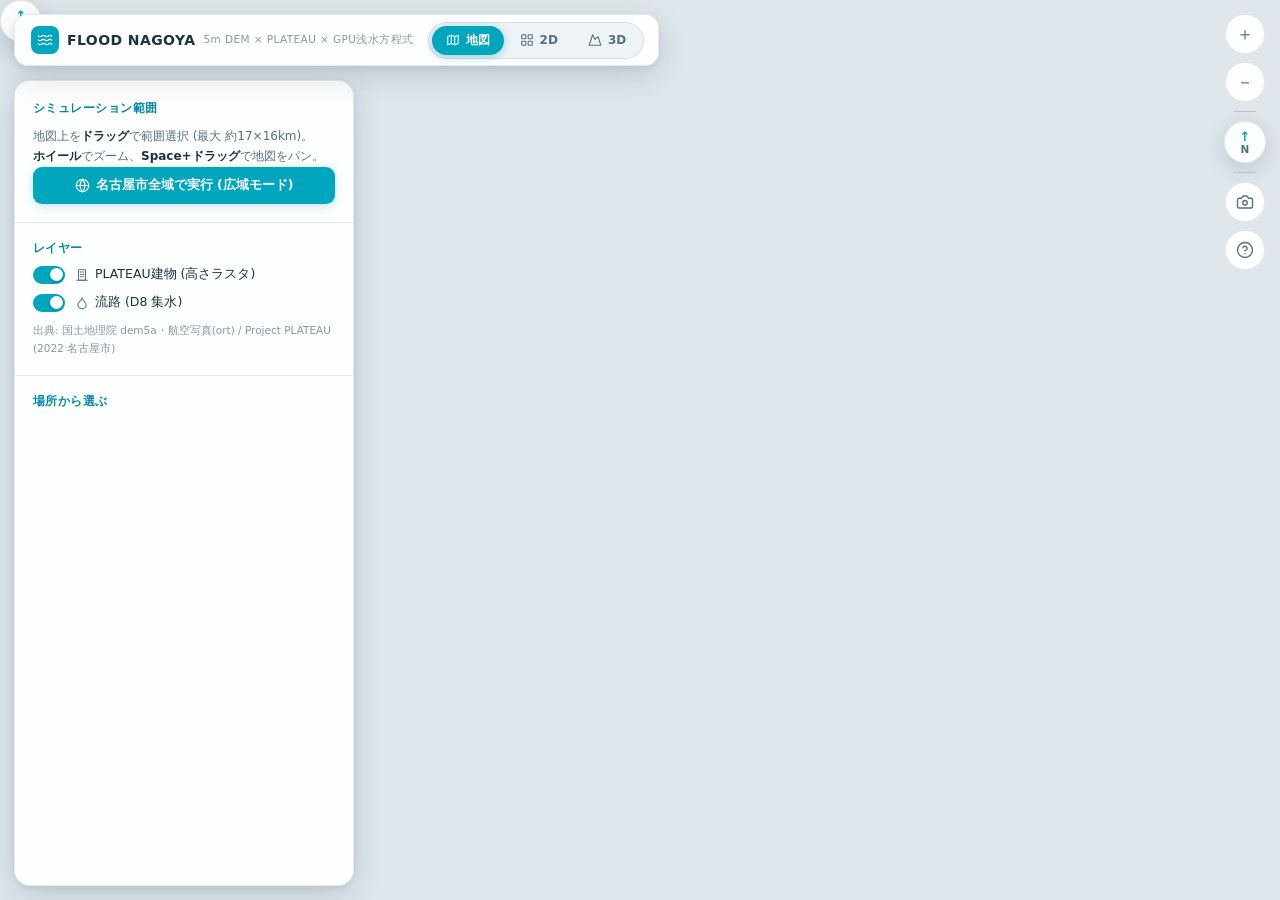
==== web/index.html @ 4e769085 "fix: リプレイのタイムライン軸をフレーム末尾に修正 + 赤枠を地図モード限定に - tlEnd() を追加: リプレイ時は playback.meta.times 末尾 (11h) を   タイム" ====
<!DOCTYPE html>
<html lang="ja">

<head>
  <meta charset="utf-8">
  <meta name="viewport" content="width=device-width, initial-scale=1">
  <title>名古屋市 雨水流出エミュレーター — FLOOD NAGOYA</title>
  <link rel="stylesheet" href="style.css?v=24">
</head>

<body>
  <canvas id="gl" aria-label="地図・シミュレーション表示"></canvas>
  <canvas id="gl3d" hidden aria-label="3D表示 (three.js)"></canvas>
  <canvas id="gldeck" hidden aria-label="3D表示 (deck.gl)"></canvas>
  <div id="cesium3d" hidden aria-label="3D表示 (CesiumJS)"></div>
  <canvas id="flow" hidden aria-label="流れ表示"></canvas>
  <div id="labels"></div>
  <div id="selbox" hidden><span id="selinfo"></span></div>
  <div id="regionOutline" hidden></div>
  <div id="north" title="北は上">N</div>

  <svg width="0" height="0" style="position:absolute" aria-hidden="true">
    <defs>
      <symbol id="i-waves" viewBox="0 0 24 24">
        <path
          d="M2 6c.6.5 1.2 1 2.5 1C7 7 7 5 9.5 5c2.6 0 2.4 2 5 2 2.5 0 2.5-2 5-2 1.3 0 1.9.5 2.5 1M2 12c.6.5 1.2 1 2.5 1 2.5 0 2.5-2 5-2 2.6 0 2.4 2 5 2 2.5 0 2.5-2 5-2 1.3 0 1.9.5 2.5 1M2 18c.6.5 1.2 1 2.5 1 2.5 0 2.5-2 5-2 2.6 0 2.4 2 5 2 2.5 0 2.5-2 5-2 1.3 0 1.9.5 2.5 1" />
      </symbol>
      <symbol id="i-map" viewBox="0 0 24 24">
        <path d="M9 4 3 6v14l6-2 6 2 6-2V4l-6 2-6-2z" />
        <path d="M9 4v14M15 6v14" />
      </symbol>
      <symbol id="i-grid" viewBox="0 0 24 24">
        <rect x="3" y="3" width="7" height="7" rx="1" />
        <rect x="14" y="3" width="7" height="7" rx="1" />
        <rect x="3" y="14" width="7" height="7" rx="1" />
        <rect x="14" y="14" width="7" height="7" rx="1" />
      </symbol>
      <symbol id="i-mountain" viewBox="0 0 24 24">
        <path d="m8 3 4 8 5-5 5 15H2L8 3z" />
      </symbol>
      <symbol id="i-camera" viewBox="0 0 24 24">
        <path d="M14.5 4h-5L7 7H4a2 2 0 0 0-2 2v9a2 2 0 0 0 2 2h16a2 2 0 0 0 2-2V9a2 2 0 0 0-2-2h-3l-2.5-3z" />
        <circle cx="12" cy="13" r="3" />
      </symbol>
      <symbol id="i-help" viewBox="0 0 24 24">
        <circle cx="12" cy="12" r="10" />
        <path d="M9.09 9a3 3 0 0 1 5.83 1c0 2-3 3-3 3" />
        <path d="M12 17h.01" />
      </symbol>
      <symbol id="i-back" viewBox="0 0 24 24">
        <path d="m12 19-7-7 7-7M19 12H5" />
      </symbol>
      <symbol id="i-rain" viewBox="0 0 24 24">
        <path d="M4 14.9A7 7 0 1 1 15.7 8h1.8a4.5 4.5 0 0 1 2.5 8.2" />
        <path d="M8 18v2M12 17v3M16 18v2" />
      </symbol>
      <symbol id="i-cloud" viewBox="0 0 24 24">
        <path d="M17.5 19a4.5 4.5 0 0 0 0-9h-1.8A7 7 0 1 0 4 14.9" />
      </symbol>
      <symbol id="i-play" viewBox="0 0 24 24">
        <path d="m7 4.5 12 7.5-12 7.5v-15z" />
      </symbol>
      <symbol id="i-pause" viewBox="0 0 24 24">
        <path d="M7 4h3v16H7zM14 4h3v16h-3z" />
      </symbol>
      <symbol id="i-reset" viewBox="0 0 24 24">
        <path d="M3 12a9 9 0 1 0 3-6.7L3 8" />
        <path d="M3 3v5h5" />
      </symbol>
      <symbol id="i-chevron" viewBox="0 0 24 24">
        <path d="m9 18 6-6-6-6" />
      </symbol>
      <symbol id="i-wind" viewBox="0 0 24 24">
        <path d="M17.7 7.7a2.5 2.5 0 1 1 1.8 4.3H2M9.6 4.6A2 2 0 1 1 11 8H2M12.6 19.4A2 2 0 1 0 14 16H2" />
      </symbol>
      <symbol id="i-drops" viewBox="0 0 24 24">
        <path d="M12.6 6.6A11 11 0 0 0 14 3c.5 2.5 2 4.9 4 6.5s3 3.5 3 5.5a7 7 0 0 1-11.9 5" />
        <path
          d="M7 20.3a4 4 0 0 1-4-4c0-1.2.6-2.3 1.7-3.2C5.9 12.2 6.7 10.8 7 9.3c.3 1.5 1.1 2.9 2.3 3.8 1.1.9 1.7 2 1.7 3.2a4 4 0 0 1-4 4z" />
      </symbol>
      <symbol id="i-building" viewBox="0 0 24 24">
        <rect x="6" y="3" width="12" height="18" rx="1" />
        <path d="M9 7h2M13 7h2M9 11h2M13 11h2M9 15h2M13 15h2M3 21h18" />
      </symbol>
      <symbol id="i-droplet" viewBox="0 0 24 24">
        <path
          d="M12 22a7 7 0 0 0 7-7c0-2-1-3.9-3-5.5s-3.5-4-4-6.5c-.5 2.5-2 4.9-4 6.5C6 11.1 5 13 5 15a7 7 0 0 0 7 7z" />
      </symbol>
      <symbol id="i-globe" viewBox="0 0 24 24">
        <circle cx="12" cy="12" r="10" />
        <path d="M2 12h20M12 2a15.3 15.3 0 0 1 4 10 15.3 15.3 0 0 1-4 10 15.3 15.3 0 0 1-4-10 15.3 15.3 0 0 1 4-10z" />
      </symbol>
      <symbol id="i-stepback" viewBox="0 0 24 24">
        <path d="m17 18-6-6 6-6M7 5v14" />
      </symbol>
      <symbol id="i-stepfwd" viewBox="0 0 24 24">
        <path d="m7 18 6-6-6-6M17 5v14" />
      </symbol>
    </defs>
  </svg>

  <header id="topbar">
    <div id="logo">
      <span class="mark"><svg class="ic">
          <use href="#i-waves" />
        </svg></span>
      <b>FLOOD NAGOYA</b>
      <small>5m DEM × PLATEAU × GPU浅水方程式</small>
    </div>
    <nav id="viewtabs" role="tablist" aria-label="表示モード">
      <button id="tabMap" class="on" role="tab" aria-selected="true"><svg class="ic">
          <use href="#i-map" />
        </svg><span>地図</span></button>
      <button id="tab2d" role="tab" aria-selected="false"><svg class="ic">
          <use href="#i-grid" />
        </svg><span>2D</span></button>
      <button id="tab3d" role="tab" aria-selected="false"><svg class="ic">
          <use href="#i-mountain" />
        </svg><span>3D</span></button>
    </nav>
  </header>

  <div id="toolRail">
    <button id="zoomIn" title="ズームイン" aria-label="ズームイン">＋</button>
    <button id="zoomOut" title="ズームアウト" aria-label="ズームアウト">－</button>
    <hr>
    <div id="north" title="北は上">N</div>
    <hr>
    <button id="shotBtn" title="スクリーンショット" aria-label="スクリーンショット"><svg class="ic">
        <use href="#i-camera" />
      </svg></button>
    <button id="helpBtn" title="つかいかた" aria-label="ヘルプ"><svg class="ic">
        <use href="#i-help" />
      </svg></button>
  </div>

  <dialog id="welcomeDlg" aria-labelledby="welcomeTitle">
    <div class="welcome-head">
      <span class="mark"><svg class="ic"><use href="#i-waves" /></svg></span>
      <div>
        <h2 id="welcomeTitle">FLOOD NAGOYA</h2>
        <p>名古屋市の雨水流出エミュレーター</p>
      </div>
    </div>
    <p class="welcome-sub">どこを対象にシミュレーションしますか？ 5m DEM × PLATEAU建物 × GPU浅水方程式で、降雨による内水氾濫をリアルタイムに再現します。</p>
    <div class="welcome-opts">
      <button class="welcome-opt" data-region="5">
        <svg class="ic"><use href="#i-waves" /></svg>
        <b>西区・庄内川沿い</b>
        <span>9/8 降雨ピーク域で河川氾濫を再現</span>
      </button>
      <button class="welcome-opt" data-region="1">
        <svg class="ic"><use href="#i-grid" /></svg>
        <b>名古屋駅・栄周辺</b>
        <span>都心部の内水氾濫をシミュレーション</span>
      </button>
      <button class="welcome-opt" data-region="3">
        <svg class="ic"><use href="#i-map" /></svg>
        <b>名古屋大学周辺</b>
        <span>丘陵・台地縁の浸水挙動を確認</span>
      </button>
      <button class="welcome-opt" data-region="4">
        <svg class="ic"><use href="#i-map" /></svg>
        <b>千種駅周辺</b>
        <span>駅周辺の市街地でシミュレーション</span>
      </button>
      <button class="welcome-opt" data-action="map">
        <svg class="ic"><use href="#i-map" /></svg>
        <b>地図で範囲を選ぶ</b>
        <span>ドラッグで任意の範囲を選択してシミュレーション</span>
      </button>
    </div>
    <label class="welcome-skip"><input type="checkbox" id="welcomeSkip"> 次回から表示しない</label>
  </dialog>

  <aside id="mapPanel" class="panel">
    <div class="panel-scroll">
      <section>
        <h3>シミュレーション範囲</h3>
        <p class="hint">
          地図上を<strong>ドラッグ</strong>で範囲選択 (最大 約17×16km)。<br>
          <strong>ホイール</strong>でズーム、<strong>Space+ドラッグ</strong>で地図をパン。
        </p>
        <button id="cityBtn" class="btn accent wide">
          <svg class="ic">
            <use href="#i-globe" />
          </svg>名古屋市全域で実行 (広域モード)
        </button>
      </section>
      <section id="replaySection" hidden>
        <h3>浸水リプレイ</h3>
        <div id="replayList"></div>
        <p class="hint" id="replayHint">実測降雨の事前計算結果を再生します。</p>
      </section>
      <section>
        <h3>レイヤー</h3>
        <label class="switch"><input type="checkbox" id="bldgLayerChk" checked><span class="sw"></span><span
            class="sw-lbl"><svg class="ic">
              <use href="#i-building" />
            </svg>PLATEAU建物 (高さラスタ)</span></label>
        <label class="switch"><input type="checkbox" id="streamLayerChk" checked><span class="sw"></span><span
            class="sw-lbl"><svg class="ic">
              <use href="#i-droplet" />
            </svg>流路 (D8 集水)</span></label>
        <p class="hint src">出典: 国土地理院 dem5a・航空写真(ort) / Project PLATEAU (2022 名古屋市)</p>
      </section>
      <section>
        <h3>場所から選ぶ</h3>
        <div id="locations"></div>
      </section>
    </div>
  </aside>

  <aside id="simPanel" class="panel" hidden>
    <div class="panel-scroll">
      <section class="row1">
        <button id="backBtn" class="wide"><svg class="ic">
            <use href="#i-back" />
          </svg>地図へ戻る <kbd>Esc</kbd></button>
      </section>
      <section id="observedSection" hidden>
        <h3 id="observedHead">降雨シナリオ (実測の再現)</h3>
        <div id="observedScenarios"></div>
      </section>

      <section>
        <h3>表示</h3>
        <div class="seg" role="radiogroup" aria-label="表示モード">
          <label class="seg-item"><input type="radio" name="disp" value="depth" checked><span>水深</span></label>
          <label class="seg-item"><input type="radio" name="disp" value="speed"><span>流速</span></label>
          <label class="seg-item"><input type="radio" name="disp" value="max"><span>最大浸水深</span></label>
        </div>
        <label class="switch" id="waveCtl"><input type="checkbox" id="waveToggle" checked><span class="sw"></span><span
            class="sw-lbl"><svg class="ic">
              <use href="#i-wind" />
            </svg>水面の波のアニメーション</span></label>
        <label class="switch" id="flowCtl"><input type="checkbox" id="flowToggle" checked><span class="sw"></span><span
            class="sw-lbl"><svg class="ic">
              <use href="#i-drops" />
            </svg>流れの線表示 (パーティクル)</span></label>
        <label class="switch" id="streamsSimRow"><input type="checkbox" id="streamsSimToggle" checked><span
            class="sw"></span><span class="sw-lbl"><svg class="ic">
              <use href="#i-map" />
            </svg>分水域・流路 (D8集水)</span></label>
        <label class="switch" id="satSimRow"><input type="checkbox" id="satSimToggle"><span
            class="sw"></span><span class="sw-lbl"><svg class="ic">
              <use href="#i-map" />
            </svg>衛星検証 (SWOT/NISAR)</span></label>
        <p class="hint" id="satInfo" hidden></p>
        <p class="hint">水深は色で、流れは線の向きと速さ、青の帯は集水域の流路を表します。凡例は画面右下。</p>
      </section>

      <section>
        <h3>条件</h3>
        <div id="liveOnly">
          <div class="ctl"><label>降雨強度 <output id="rainVal"></output></label>
            <input type="range" id="rain" min="0" max="200" step="5" value="80" aria-label="降雨強度 (mm/h)">
          </div>
          <div class="ctl"><label>降雨継続時間 <output id="durationVal"></output></label>
            <input type="range" id="duration" min="10" max="720" step="10" value="120" aria-label="降雨継続時間 (分)">
          </div>
          <div class="ctl"><label>下水道排水能力 <output id="drainVal"></output></label>
            <input type="range" id="drain" min="0" max="80" step="1" value="25" aria-label="下水道排水能力 (mm/h)">
          </div>
          <div class="ctl"><label>地盤浸透 <output id="infilVal"></output></label>
            <input type="range" id="infil" min="0" max="30" step="1" value="0.5" aria-label="地盤浸透 (mm/h)">
          </div>
          <div class="ctl"><label>粗度係数 Manning n <output id="manningVal"></output></label>
            <input type="range" id="manning" min="0.010" max="0.060" step="0.002" value="0.020" aria-label="粗度係数">
          </div>
          <label class="switch"><input type="checkbox" id="bldgToggle" checked><span class="sw"></span><span
              class="sw-lbl">PLATEAU建物を障害物として扱う</span></label>
          <label class="switch"><input type="checkbox" id="riverToggle" checked><span class="sw"></span><span
              class="sw-lbl">河川氾濫 (1D河道→2D溢水)</span></label>
        </div>
        <div class="ctl"><label>再生速度 <output id="speedVal"></output></label>
          <input type="range" id="speed" min="1" max="120" step="1" value="30" aria-label="再生速度 (倍率)">
        </div>
        <div class="row">
          <button id="pauseBtn" class="wide"><svg class="ic ic-pause">
              <use href="#i-pause" />
            </svg><svg class="ic ic-play">
              <use href="#i-play" />
            </svg><span id="pauseLabel">一時停止</span></button>
          <button id="resetBtn" class="wide"><svg class="ic">
              <use href="#i-reset" />
            </svg>リセット</button>
        </div>
        <button id="btn3d" class="wide"><svg class="ic">
            <use href="#i-mountain" />
          </svg><span id="btn3dLabel">3D表示に切り替え</span></button>
        <div id="view3dOpts" hidden>
          <h3>3Dビュワー</h3>
          <div class="seg" role="radiogroup" aria-label="3Dビュワー">
            <label class="seg-item"><input type="radio" name="viewer3d" value="three"><span>three.js</span></label>
            <label class="seg-item"><input type="radio" name="viewer3d" value="deck"><span>deck.gl</span></label>
            <label class="seg-item"><input type="radio" name="viewer3d" value="cesium"><span>CesiumJS</span></label>
          </div>
          <p class="hint" id="viewer3dHint">CesiumJS (既定): 地形に正確に沈む建物・水深の立体表示 / deck.gl: PLATEAU 3D Tiles (現寸建物) / three.js: 軽量ローカル描画</p>
          <button id="lite3dBtn" class="wide" title="deck.gl を 写真OFF・建物簡易・地形low・LOD1 で起動します"><svg class="ic">
              <use href="#i-mountain" />
            </svg>軽量3Dプリセット (deck.gl)</button>
          <div class="seg" id="bldgSrcCtl" role="radiogroup" aria-label="deck.glの建物描画" hidden>
            <label class="seg-item"><input type="radio" name="bldgsrc" value="plateau"
                checked><span>PLATEAU実寸</span></label>
            <label class="seg-item"><input type="radio" name="bldgsrc" value="simple"><span>簡易(ローカル)</span></label>
          </div>
          <label class="switch"><input type="checkbox" id="photo3dToggle" checked><span class="sw"></span><span
              class="sw-lbl">航空写真を表示</span></label>
          <label class="switch"><input type="checkbox" id="bldg3dToggle" checked><span class="sw"></span><span
              class="sw-lbl">建物を表示</span></label>
          <label class="switch" id="rainCtl"><input type="checkbox" id="rainToggle"><span class="sw"></span><span
              class="sw-lbl"><svg class="ic">
                <use href="#i-rain" />
              </svg>雨を表示 (GPU)</span></label>
          <label class="switch" id="weatherCtl"><input type="checkbox" id="weatherToggle"><span class="sw"></span><span
              class="sw-lbl"><svg class="ic">
                <use href="#i-cloud" />
              </svg>降水ナウキャスト (気象庁)</span></label>
          <label class="switch"><input type="checkbox" id="perfToggle" checked><span class="sw"></span><span
              class="sw-lbl">パフォーマンス表示 (fps)</span></label>
          <div class="ctl" id="exagCtl"><label>地形の垂直誇張 <output id="exagVal">1.0×</output></label>
            <input type="range" id="exag" min="1" max="5" step="0.5" value="1" aria-label="地形の垂直誇張">
          </div>
          <p class="hint">ドラッグ=回転 / ホイール=ズーム / 右ドラッグ=移動</p>
        </div>
      </section>

      <section>
        <div class="resulthead">
          <h3>計算結果</h3>
          <div id="rainBadge" class="badge rain"><svg class="ic">
              <use href="#i-rain" />
            </svg><span id="rainBadgeLabel">降雨中</span></div>
        </div>
        <table id="stats">
          <tr>
            <th>経過時間</th>
            <td id="statTime">00:00</td>
          </tr>
          <tr>
            <th>降雨</th>
            <td id="statRain">—</td>
          </tr>
          <tr>
            <th>積算雨量</th>
            <td id="statAcc">0 mm</td>
          </tr>
          <tr>
            <th>貯留量</th>
            <td id="statVol">—</td>
          </tr>
          <tr>
            <th>氾濫面積 &gt;5cm</th>
            <td id="statA5">—</td>
          </tr>
          <tr>
            <th>氾濫面積 &gt;30cm</th>
            <td id="statA30">—</td>
          </tr>
          <tr>
            <th>氾濫面積 &gt;1m</th>
            <td id="statA100">—</td>
          </tr>
          <tr>
            <th>描画 fps</th>
            <td id="statFps">—</td>
          </tr>
        </table>
        <div class="statbar-wrap" title="水深5cm超の面積比">
          <div id="statBar" class="statbar"></div>
        </div>
        <p class="hint">水深0.05m未満は表示しません。本結果は下水道網を陽に解かない
          簡易アンサンブルであり、厳密な浸水予測ではありません。</p>
      </section>
    </div>
  </aside>

  <div id="legendWrap" hidden>
    <div id="legend-depth" class="legend-card">
      <span class="legend-name">水深</span>
      <div class="legend"></div>
      <div class="legend-ticks"><span>5cm</span><span>30cm</span><span>1m</span><span>2m</span><span>3m+</span></div>
    </div>
    <div id="legend-speed" class="legend-card" hidden>
      <span class="legend-name">流速</span>
      <div class="legend legend-speed"></div>
      <div class="legend-ticks"><span>0.3m/s</span><span>1</span><span>3</span><span>10m/s+</span></div>
    </div>
    <div id="legend-max" class="legend-card" hidden>
      <span class="legend-name">最大浸水深</span>
      <div class="legend"></div>
      <div class="legend-ticks"><span>5cm</span><span>30cm</span><span>1m</span><span>2m</span><span>3m+</span></div>
      <p class="hint">計算開始以降の最大水深を記憶した浸水域</p>
    </div>
  </div>

  <div id="toast" hidden role="status" aria-live="polite"></div>

  <div id="tlbar" hidden>
    <button id="tlPlay" title="再生/停止" aria-label="再生/停止">
      <svg class="ic ic-play">
        <use href="#i-play" />
      </svg>
      <svg class="ic ic-pause">
        <use href="#i-pause" />
      </svg>
    </button>
    <div class="tl-center">
      <div class="tl-toprow">
        <button id="tlBack" class="tl-mini" title="30秒戻る" aria-label="30秒戻る"><svg class="ic">
            <use href="#i-stepback" />
          </svg></button>
        <span id="tlClock">00:00</span>
        <button id="tlFwd" class="tl-mini" title="30秒進む" aria-label="30秒進む"><svg class="ic">
            <use href="#i-stepfwd" />
          </svg></button>
      </div>
      <div class="tl-track" id="tlTrack" title="ドラッグで時間移動">
        <canvas id="tlSlider"></canvas>
        <div id="tlKnob"></div>
      </div>
      <div class="tl-rainbar" id="tlRainBar">
        <canvas id="tlRain"></canvas>
        <div id="tlRainHover" hidden></div>
      </div>
      <div class="tl-scale"><span id="tlStart">0:00</span><span id="tlMid">—</span><span id="tlEndBar">—</span></div>
    </div>
  </div>

  <script type="importmap">
{ "imports": { "three": "./lib/three.module.min.js", "three/addons/": "./lib/addons/" } }
</script>
  <script type="module" src="app.js?v=40"></script>
</body>

</html>
---- web/style.css ----
/* ============================================================
   FLOOD NAGOYA — "PLATEAU" design system
   Project PLATEAU View 風のライトUI: 白パネル + ティアルアクセント
   ============================================================ */
:root {
  color-scheme: light;
  /* surfaces */
  --panel: rgba(255, 255, 255, 0.94);
  --panel-strong: rgba(255, 255, 255, 0.98);
  --panel-line: rgba(24, 56, 70, 0.10);
  --panel-line-strong: rgba(24, 56, 70, 0.18);
  --field: #eef3f5;               /* 入れ物 (セグメント・トラック) */
  --blur: 14px;

  /* ink on light */
  --text: #1d333f;
  --text-sub: #55707e;
  --text-dim: #8598a3;

  /* accent (PLATEAU teal) */
  --accent: #00a5be;
  --accent-bright: #00bcd8;
  --accent-deep: #0089a6;
  --accent-soft: rgba(0, 165, 190, 0.10);
  --accent-ink: #ffffff;
  --danger: #d9534a;

  /* radius & shadow */
  --r-lg: 16px;
  --r-md: 12px;
  --r-sm: 9px;
  --shadow-panel: 0 10px 32px rgba(20, 50, 66, 0.16), 0 2px 8px rgba(20, 50, 66, 0.08);
  --shadow-pop: 0 6px 22px rgba(20, 50, 66, 0.18);

  /* type */
  --font: "Noto Sans JP", "Hiragino Sans", "Hiragino Kaku Gothic ProN", system-ui, sans-serif;
}

* { box-sizing: border-box; }
[hidden] { display: none !important; }   /* class rules must not defeat [hidden] */
html, body { margin: 0; height: 100%; overflow: hidden; }
body {
  font-family: var(--font);
  color: var(--text);
  background: #dfe7ec;
  font-size: 13.5px;
  -webkit-font-smoothing: antialiased;
}

/* ---------- canvas layers ---------- */
#gl   { position: fixed; inset: 0; width: 100vw; height: 100vh; display: block; touch-action: none; cursor: crosshair; }
#gl3d, #gldeck { position: fixed; inset: 0; width: 100vw; height: 100vh; display: block; }
#cesium3d { position: fixed; inset: 0; }
#cesium3d .cesium-widget, #cesium3d .cesium-widget canvas { width: 100%; height: 100%; }
#perfHud {
  position: fixed; left: 10px; bottom: 10px; z-index: 40;
  background: rgba(15, 25, 40, 0.82); color: #cfe6ff;
  font: 11px/1.5 ui-monospace, monospace; padding: 5px 11px;
  border-radius: 7px; pointer-events: none; white-space: nowrap;
  border: 1px solid rgba(207, 230, 255, 0.15);
}
.cesium-viewer-bottom { opacity: 0.72; }   /* データ出典クレジットは表示を維持 */
#flow { position: fixed; inset: 0; width: 100vw; height: 100vh; display: block;
  pointer-events: none; z-index: 3; }

/* ---------- panel primitives ---------- */
.glass, #topbar, .panel, #tlbar, .legend-card, #toolRail button {
  background: var(--panel);
  backdrop-filter: blur(var(--blur));
  -webkit-backdrop-filter: blur(var(--blur));
  border: 1px solid var(--panel-line);
}
@supports not (backdrop-filter: blur(1px)) {
  .glass, #topbar, .panel, #tlbar, .legend-card, #toolRail button { background: #ffffff; }
}

/* ---------- top bar ---------- */
#topbar {
  position: fixed; top: 14px; left: 14px; height: 52px; z-index: 20;
  display: flex; align-items: center; gap: 14px; padding: 0 14px 0 16px;
  border-radius: 14px;
  box-shadow: var(--shadow-panel);
  color: var(--text);
  max-width: calc(100vw - 28px);
  backdrop-filter: blur(var(--blur));
}
#logo { display: flex; align-items: center; gap: 8px; font-size: 14px; letter-spacing: 0.03em; min-width: 0; }
#logo .mark { display: grid; place-items: center; width: 28px; height: 28px; border-radius: 8px;
  background: var(--accent); color: #fff; flex: none; }
#logo .mark .ic { width: 16px; height: 16px; }
#logo b { font-weight: 700; white-space: nowrap; }
#logo small { color: var(--text-dim); font-weight: 500; font-size: 10.5px; white-space: nowrap; overflow: hidden; text-overflow: ellipsis; }

#viewtabs {
  display: flex; background: var(--field); border: 1px solid var(--panel-line);
  border-radius: 999px; padding: 3px; gap: 2px; flex: none;
}
#viewtabs button {
  border: 0; background: transparent; color: var(--text-sub); font-size: 12px; font-weight: 600;
  padding: 6px 14px; border-radius: 999px; cursor: pointer; font-family: inherit;
  display: inline-flex; align-items: center; gap: 6px; transition: all 0.15s ease;
}
#viewtabs button .ic { width: 14px; height: 14px; }
#viewtabs button:hover { color: var(--text); }
#viewtabs button.on {
  background: var(--accent); color: var(--accent-ink); font-weight: 700;
  box-shadow: 0 2px 8px rgba(0, 145, 170, 0.35);
}

/* ---------- right tool rail (PLATEAU 風の丸ボタン縦列) ---------- */
#toolRail {
  position: fixed; top: 14px; right: 14px; z-index: 20;
  display: flex; flex-direction: column; gap: 8px; align-items: center;
}
#toolRail button {
  width: 40px; height: 40px; padding: 0; border-radius: 50%;
  background: var(--panel); border: 1px solid var(--panel-line); color: var(--text-sub);
  display: grid; place-items: center; font-size: 18px; font-weight: 400;
  transition: color 0.15s, background 0.15s, transform 0.15s, box-shadow 0.15s;
}
#toolRail button:hover {
  color: var(--accent-deep); background: var(--panel-strong);
  transform: translateY(-1px); box-shadow: var(--shadow-pop);
}
#toolRail button:active { transform: translateY(0); }
#toolRail button:focus-visible {
  outline: 2px solid var(--accent); outline-offset: 2px;
}
#toolRail button .ic { width: 18px; height: 18px; }
#toolRail hr {
  width: 22px; margin: 1px 0; border: 0; border-top: 1px solid var(--panel-line-strong);
}
/* コンパス (#north) */
#north {
  width: 42px; height: 42px; color: var(--text-sub); border-radius: 50%;
  display: flex; flex-direction: column; align-items: center; justify-content: center;
  font-size: 10.5px; font-weight: 700;
  position: static; padding: 0;
  background: var(--panel); border: 1px solid var(--panel-line);
  box-shadow: var(--shadow-pop); cursor: default;
  font-family: var(--font);
}
#north::before { content: "↑"; display: block; font-size: 13px; line-height: 1; color: var(--accent); }

/* ---------- icons ---------- */
.ic {
  width: 16px; height: 16px; flex: none;
  fill: none; stroke: currentColor; stroke-width: 1.8;
  stroke-linecap: round; stroke-linejoin: round;
}

/* ---------- side panels ---------- */
.panel {
  position: fixed; top: 80px; left: 14px; width: 340px; bottom: 14px; z-index: 15;
  display: flex; flex-direction: column; border-radius: var(--r-lg);
  box-shadow: var(--shadow-panel);
  border: 1px solid var(--panel-line);
  min-width: 0;
}
/* シミュレーション中は下のタイムラインドックを避ける */
body.sim .panel { bottom: 138px; }
.panel-scroll {
  flex: 1; overflow-y: auto; overscroll-behavior: contain;
  padding: 4px 0 8px; min-height: 0;
}
.panel section { padding: 16px 18px 18px; border-bottom: 1px solid var(--panel-line); }
.panel section:last-child { border-bottom: 0; }
.panel section + section { margin-top: 2px; }
.panel h3 {
  font-size: 11.5px; color: var(--accent-deep); font-weight: 700; margin: 0 0 10px;
  letter-spacing: 0.04em; text-transform: uppercase;
}
.resulthead { display: flex; align-items: center; justify-content: space-between; margin-bottom: 2px; }
.resulthead h3 { margin: 0; }
.hint { color: var(--text-sub); line-height: 1.7; margin: 8px 0 0; font-size: 12px; }
.hint.src { font-size: 10.5px; color: var(--text-dim); }
.hint strong { color: var(--text); font-weight: 700; }
kbd {
  font-family: inherit; font-size: 10px; color: var(--text-sub);
  border: 1px solid var(--panel-line-strong); border-bottom-width: 2px;
  border-radius: 4px; padding: 1px 5px; margin-left: 2px; background: #fff;
}

/* ---------- buttons ---------- */
button {
  font-family: inherit; font-size: 12.5px; font-weight: 600; color: var(--text);
  background: #ffffff; border: 1px solid var(--panel-line-strong);
  border-radius: var(--r-sm); padding: 9px 14px; cursor: pointer;
  display: inline-flex; align-items: center; justify-content: center; gap: 6px;
  transition: background 0.15s ease, border-color 0.15s ease, color 0.15s ease,
    transform 0.15s ease, box-shadow 0.15s ease;
}
button:hover { background: #f3f8fa; border-color: var(--accent); }
button:active { transform: translateY(1px); }
button.wide { width: 100%; }
button .ic { width: 15px; height: 15px; }
.btn.accent {
  background: var(--accent); border-color: transparent; color: var(--accent-ink);
  font-weight: 700; box-shadow: 0 2px 8px rgba(0, 145, 170, 0.25);
}
.btn.accent:hover { background: var(--accent-bright); box-shadow: 0 4px 12px rgba(0, 145, 170, 0.35); }
.row { display: flex; gap: 8px; margin-top: 10px; }
.row button { flex: 1; }
#btn3d { width: 100%; margin-top: 8px; }
#btn3d.active { border-color: var(--accent); color: var(--accent-deep); background: var(--accent-soft); }
/* pause / play icon swap driven by .paused (kept in sync by app.js) */
.ic-play { display: none; }
.paused .ic-play { display: block; }
.paused .ic-pause { display: none; }
#pauseBtn .ic, #tlPlay .ic { fill: currentColor; stroke: none; }

/* ---------- region / location / scenario lists (built by app.js) ---------- */
#regions { display: flex; flex-direction: column; gap: 6px; }
#regions .region { justify-content: flex-start; text-align: left; }

#locations { display: flex; flex-wrap: wrap; gap: 6px; }
button.scenario {
  display: flex; flex-direction: column; align-items: flex-start; gap: 3px;
  padding: 10px 12px; border-radius: var(--r-md); text-align: left;
  background: var(--field); border: 1px solid var(--panel-line);
  transition: border-color 0.15s, background 0.15s, box-shadow 0.15s;
}
button.scenario:hover { background: #f3f8fa; border-color: var(--accent); }
button.scenario b { font-size: 12.5px; font-weight: 700; color: var(--text); }
button.scenario span { color: var(--text-dim); font-size: 10.5px; line-height: 1.4; }
button.scenario.active {
  background: var(--accent-soft); border-color: var(--accent);
  box-shadow: 0 0 0 1px var(--accent);
}
button.scenario.active span { color: var(--text-sub); }
button.scenario canvas.spark { width: 100%; height: 26px; margin-top: 4px; }

/* synthetic scenarios <details> */
#syntheticWrap summary {
  cursor: pointer; list-style: none; font-size: 12.5px; font-weight: 600;
  color: var(--text-sub); display: flex; align-items: center; gap: 5px; user-select: none;
}
#syntheticWrap summary::-webkit-details-marker { display: none; }
#syntheticWrap summary:hover { color: var(--text); }
#syntheticWrap summary .chev { width: 14px; height: 14px; transition: transform 0.15s ease; }
#syntheticWrap[open] summary { color: var(--text); }
#syntheticWrap[open] summary .chev { transform: rotate(90deg); }

/* ---------- segmented control (表示モード) ---------- */
.seg {
  display: flex; background: var(--field); border: 1px solid var(--panel-line);
  border-radius: 10px; padding: 3px; gap: 2px; margin-bottom: 12px;
}
.seg-item { flex: 1; position: relative; min-width: 0; }
.seg-item input { position: absolute; inset: 0; opacity: 0; pointer-events: none; }
.seg-item span {
  display: block; text-align: center; padding: 7px 4px; font-size: 12px; font-weight: 600;
  border-radius: 7px; color: var(--text-sub); cursor: pointer; white-space: nowrap;
  transition: all 0.15s ease;
}
.seg-item input:checked + span {
  background: #ffffff; color: var(--accent-deep);
  box-shadow: 0 1px 4px rgba(20, 50, 66, 0.14), 0 0 0 1px var(--accent);
}
.seg-item input:focus-visible + span { outline: 2px solid var(--accent); outline-offset: 1px; }

/* ---------- switches ---------- */
.switch { display: flex; align-items: center; gap: 10px; margin: 10px 0; cursor: pointer; }
.switch input { position: absolute; opacity: 0; pointer-events: none; }
.switch .sw {
  flex: none; width: 32px; height: 18px; border-radius: 999px; position: relative;
  background: rgba(24, 56, 70, 0.18); border: 1px solid transparent;
  transition: background 0.15s ease, border-color 0.15s ease;
}
.switch .sw::after {
  content: ""; position: absolute; top: 1.5px; left: 2px; width: 13px; height: 13px;
  border-radius: 50%; background: #ffffff; box-shadow: 0 1px 3px rgba(20, 50, 66, 0.3);
  transition: transform 0.15s ease, background 0.15s ease;
}
.switch input:checked + .sw { background: var(--accent); border-color: transparent; }
.switch input:checked + .sw::after { transform: translateX(14px); background: #ffffff; }
.switch input:focus-visible + .sw { outline: 2px solid var(--accent); outline-offset: 2px; }
.switch:hover .sw { border-color: var(--accent); }
.sw-lbl { display: inline-flex; align-items: center; gap: 6px; font-size: 12.5px; color: var(--text); }
.sw-lbl .ic { width: 14px; height: 14px; color: var(--text-sub); }

/* ---------- sliders ---------- */
.ctl { margin: 12px 0; }
.ctl label {
  display: flex; justify-content: space-between; align-items: baseline; gap: 8px;
  color: var(--text-sub); font-size: 12px; margin-bottom: 4px; font-weight: 500;
}
.ctl output { color: var(--accent-deep); font-variant-numeric: tabular-nums; font-weight: 700; font-size: 12.5px; }
input[type="range"] {
  -webkit-appearance: none; appearance: none; width: 100%; height: 5px; border-radius: 3px;
  margin: 10px 0 4px; outline: none; cursor: pointer;
  background: linear-gradient(90deg,
    var(--accent) calc(var(--val, 50) * 1%),
    rgba(24, 56, 70, 0.14) calc(var(--val, 50) * 1%));
}
input[type="range"]::-webkit-slider-thumb {
  -webkit-appearance: none; width: 16px; height: 16px; border-radius: 50%;
  background: #fff; border: 2px solid var(--accent); cursor: pointer;
  box-shadow: 0 1px 4px rgba(20, 50, 66, 0.25); transition: box-shadow 0.15s ease, transform 0.15s ease;
}
input[type="range"]::-webkit-slider-thumb:hover {
  box-shadow: 0 0 0 6px rgba(0, 165, 190, 0.18); transform: scale(1.1);
}
input[type="range"]:focus-visible::-webkit-slider-thumb {
  box-shadow: 0 0 0 3px var(--accent), 0 0 0 6px rgba(0, 165, 190, 0.25);
}
input[type="range"]::-moz-range-thumb {
  width: 16px; height: 16px; border-radius: 50%; background: #fff;
  border: 2px solid var(--accent); cursor: pointer;
  box-shadow: 0 1px 4px rgba(20, 50, 66, 0.25);
}

/* ---------- stats ---------- */
#stats { width: 100%; border-collapse: collapse; font-size: 12.5px; }
#stats th {
  text-align: left; color: var(--text-sub); font-weight: 500; padding: 7px 0;
  border-bottom: 1px solid var(--panel-line); font-size: 11.5px;
}
#stats td {
  text-align: right; color: var(--text); font-weight: 600; padding: 7px 0;
  border-bottom: 1px solid var(--panel-line); font-variant-numeric: tabular-nums;
}
#stats tr:last-child th, #stats tr:last-child td { border-bottom: 0; }
.statbar-wrap { height: 5px; border-radius: 3px; background: rgba(24, 56, 70, 0.12); margin: 9px 0 2px; overflow: hidden; }
.statbar { height: 100%; width: 0; background: linear-gradient(90deg, var(--accent-bright), var(--accent-deep)); transition: width 0.4s; }

/* ---------- badge ---------- */
.badge {
  display: inline-flex; align-items: center; gap: 5px; font-size: 11px; font-weight: 700;
  padding: 4px 11px; border-radius: 999px; letter-spacing: 0.02em;
}
.badge .ic { width: 12px; height: 12px; }
.badge.rain {
  background: var(--accent-soft); color: var(--accent-deep);
  border: 1px solid rgba(0, 165, 190, 0.35);
}
.badge.stop {
  background: rgba(24, 56, 70, 0.06); color: var(--text-dim);
  border: 1px solid var(--panel-line);
}

/* ---------- floating legend (画面右下) ---------- */
#legendWrap {
  position: fixed; right: 14px; bottom: 154px; z-index: 18;
  display: flex; flex-direction: column; gap: 8px; pointer-events: none;
}
.legend-card {
  background: var(--panel-strong); border-radius: var(--r-md);
  padding: 10px 14px; box-shadow: var(--shadow-pop);
  min-width: 140px;
}
.legend-name {
  font-size: 11px; font-weight: 700; color: var(--text-sub);
  letter-spacing: 0.03em; margin-bottom: 5px; display: block;
}
.legend { height: 9px; border-radius: 5px; border: 1px solid rgba(24, 56, 70, 0.08); }
/* data ramps — シェーダと一致させること */
#legend-depth .legend, #legend-max .legend {
  background: linear-gradient(90deg, #d2f3ff 0%, #53b4f2 16%, #2f72e8 38%, #2a49ce 62%, #4335b8 84%, #5b2e9e 100%);
}
#legend-speed .legend, .legend-speed {
  background: linear-gradient(90deg, #8fd44e 0%, #f0bd40 30%, #f2733a 60%, #d94073 82%, #8c40d9 100%);
}
.legend-ticks { display: flex; justify-content: space-between; color: var(--text-dim); font-size: 10px; margin-top: 3px; font-variant-numeric: tabular-nums; }
.legend-card .hint { font-size: 10px; margin-top: 6px; }

/* ---------- map overlays ---------- */
.label {
  position: fixed; transform: translate(-50%, -50%); z-index: 6; pointer-events: none;
  color: #17404f; font-size: 11px; font-weight: 700; white-space: nowrap;
  text-shadow: 0 1px 0 rgba(255, 255, 255, 0.95), 0 0 6px rgba(255, 255, 255, 0.7);
}
.label::after {
  content: ""; position: absolute; left: 50%; top: 50%; width: 5px; height: 5px;
  margin: -2.5px 0 0 -2.5px; border-radius: 50%; background: #0b5f74; z-index: -1;
}

#selbox {
  position: fixed; z-index: 8; pointer-events: none;
  border: 2px dashed var(--accent); background: rgba(0, 165, 190, 0.08); border-radius: 4px;
  box-shadow: 0 0 0 1px rgba(255, 255, 255, 0.5);
}
#regionOutline {
  position: fixed; z-index: 7; pointer-events: none;
  border: 2px solid #e33; border-radius: 3px;
  box-shadow: 0 0 0 1px rgba(255,255,255,0.6), inset 0 0 0 1px rgba(255,255,255,0.3);
}
#selinfo {
  position: absolute; top: -26px; left: 0; background: var(--panel-strong);
  border: 1px solid var(--panel-line); color: var(--text);
  font-size: 11px; font-weight: 600; padding: 3px 8px; border-radius: 6px;
  white-space: nowrap; box-shadow: var(--shadow-pop);
  font-variant-numeric: tabular-nums;
}

::-webkit-scrollbar { width: 8px; }
::-webkit-scrollbar-track { background: transparent; }
::-webkit-scrollbar-thumb { background: rgba(24, 56, 70, 0.22); border-radius: 4px; }
::-webkit-scrollbar-thumb:hover { background: rgba(24, 56, 70, 0.36); }

/* ---------- toast ---------- */
#toast {
  position: fixed; left: 50%; bottom: 160px; transform: translateX(-50%); z-index: 30;
  background: var(--panel-strong); backdrop-filter: blur(var(--blur));
  border: 1px solid var(--panel-line-strong); color: var(--text);
  padding: 11px 20px; border-radius: 12px; font-size: 12.5px; font-weight: 500;
  max-width: min(660px, 88vw); box-shadow: var(--shadow-pop); text-align: center;
  animation: toastIn 0.25s ease-out;
}
@keyframes toastIn {
  from { opacity: 0; transform: translateX(-50%) translateY(8px); }
  to { opacity: 1; transform: translateX(-50%) translateY(0); }
}

::-webkit-scrollbar { width: 8px; }
::-webkit-scrollbar-thumb { background: rgba(24, 56, 70, 0.22); border-radius: 4px; }
::-webkit-scrollbar-thumb:hover { background: rgba(24, 56, 70, 0.36); }

button:focus-visible, input:focus-visible, summary:focus-visible {
  outline: 2px solid var(--accent); outline-offset: 2px;
}
#tlbar {
  position: fixed; left: 50%; transform: translateX(-50%); bottom: 14px; z-index: 25;
  width: min(920px, calc(100vw - 28px));
  display: flex; align-items: center; gap: 18px;
  background: var(--panel-strong); border-radius: var(--r-lg);
  box-shadow: var(--shadow-panel); padding: 14px 20px 11px; color: var(--text);
}
#tlPlay {
  width: 44px; height: 44px; flex: none; border-radius: 50%; padding: 0;
  background: var(--accent); border: none; color: var(--accent-ink);
  box-shadow: 0 4px 14px rgba(0, 145, 170, 0.35);
}
#tlPlay:hover { background: var(--accent-bright); transform: scale(1.05); }
#tlPlay .ic { width: 19px; height: 19px; }

.tl-center { flex: 1; min-width: 0; }
.tl-toprow { display: flex; align-items: center; gap: 10px; }
.tl-mini {
  width: 26px; height: 26px; padding: 0; border-radius: 7px;
  background: #ffffff; border: 1px solid var(--panel-line-strong); color: var(--text-sub);
}
.tl-mini:hover { color: var(--accent-deep); background: #f3f8fa; }
.tl-mini .ic { width: 13px; height: 13px; }
#tlClock {
  font-size: 19px; font-weight: 700; font-variant-numeric: tabular-nums; letter-spacing: 0.02em;
  background: var(--field); border: 1px solid var(--panel-line);
  border-radius: 9px; padding: 2px 14px; line-height: 1.35; color: var(--accent-deep);
}

.tl-track { position: relative; height: 24px; margin-top: 5px; }
#tlSlider { position: absolute; inset: 0; width: 100%; height: 100%; display: block;
  cursor: ew-resize; touch-action: none; }
#tlKnob {
  position: absolute; top: -2px; width: 11px; height: 28px; margin-left: -5.5px;
  background: var(--accent); border-radius: 5px;
  box-shadow: 0 0 0 2px rgba(255, 255, 255, 0.95), 0 2px 8px rgba(20, 50, 66, 0.4);
  pointer-events: none;
  transition: transform 0.12s ease;
}
#tlTrack:hover #tlKnob { transform: scaleY(1.12); }
.tl-rainbar { position: relative; height: 30px; margin-top: 1px; }
#tlRain { position: absolute; inset: 0; width: 100%; height: 100%; display: block; }
#tlRainHover {
  position: absolute; z-index: 2; pointer-events: none;
  background: var(--panel-strong); border: 1px solid var(--panel-line-strong); color: var(--text);
  font-size: 11px; padding: 6px 9px; border-radius: 9px; white-space: nowrap; overflow: hidden;
  transform: translate(-50%, -100%); box-shadow: var(--shadow-pop);
  font-variant-numeric: tabular-nums;
}
.tl-scale {
  display: flex; justify-content: space-between; font-size: 10px; color: var(--text-dim);
  margin-top: 2px; font-variant-numeric: tabular-nums;
}

/* ---------- narrow screens ---------- */
@media (max-width: 920px) {
  #logo small { display: none; }
  #viewtabs button { padding: 6px 10px; }
  #viewtabs button span { display: none; }
  #viewtabs button .ic { width: 16px; height: 16px; }
  .panel { width: min(336px, calc(100vw - 28px)); }
  #legendWrap { right: 12px; }
  .legend-card { width: 176px; }
}

/* ---------- welcome dialog ---------- */
#welcomeDlg {
  position: fixed; top: 50%; left: 50%; transform: translate(-50%, -50%);
  border: 0; border-radius: var(--r-lg); padding: 0; margin: 0;
  background: var(--panel-strong); box-shadow: var(--shadow-panel);
  width: min(480px, calc(100vw - 32px)); max-height: calc(100vh - 32px);
  overflow: hidden; color: var(--text);
}
#welcomeDlg::backdrop { background: rgba(15, 30, 40, 0.4); backdrop-filter: blur(4px); }
.welcome-head {
  display: flex; align-items: center; gap: 12px; padding: 20px 22px 0;
}
.welcome-head .mark {
  display: grid; place-items: center; width: 40px; height: 40px;
  border-radius: 10px; background: var(--accent); color: #fff; flex: none;
}
.welcome-head .mark .ic { width: 22px; height: 22px; }
.welcome-head h2 { margin: 0; font-size: 18px; font-weight: 700; letter-spacing: 0.02em; }
.welcome-head p { margin: 2px 0 0; font-size: 12px; color: var(--text-sub); }
.welcome-sub {
  margin: 12px 22px 0; font-size: 12.5px; line-height: 1.6; color: var(--text-sub);
}
.welcome-opts {
  display: grid; grid-template-columns: 1fr 1fr; gap: 8px; padding: 16px 22px;
}
.welcome-opt {
  display: flex; flex-direction: column; align-items: flex-start; gap: 4px;
  padding: 12px 14px; border-radius: var(--r-md); text-align: left;
  background: var(--field); border: 1px solid var(--panel-line);
  transition: border-color 0.15s, background 0.15s, box-shadow 0.15s;
}
.welcome-opt:hover {
  background: #f3f8fa; border-color: var(--accent);
  box-shadow: 0 2px 8px rgba(0, 145, 170, 0.15);
}
.welcome-opt .ic { width: 18px; height: 18px; color: var(--accent-deep); }
.welcome-opt b { font-size: 12.5px; font-weight: 700; color: var(--text); }
.welcome-opt span { font-size: 10.5px; color: var(--text-dim); line-height: 1.4; }
.welcome-skip {
  display: flex; align-items: center; gap: 8px; padding: 0 22px 18px;
  font-size: 11.5px; color: var(--text-dim); cursor: pointer;
}
.welcome-skip input { accent-color: var(--accent); }
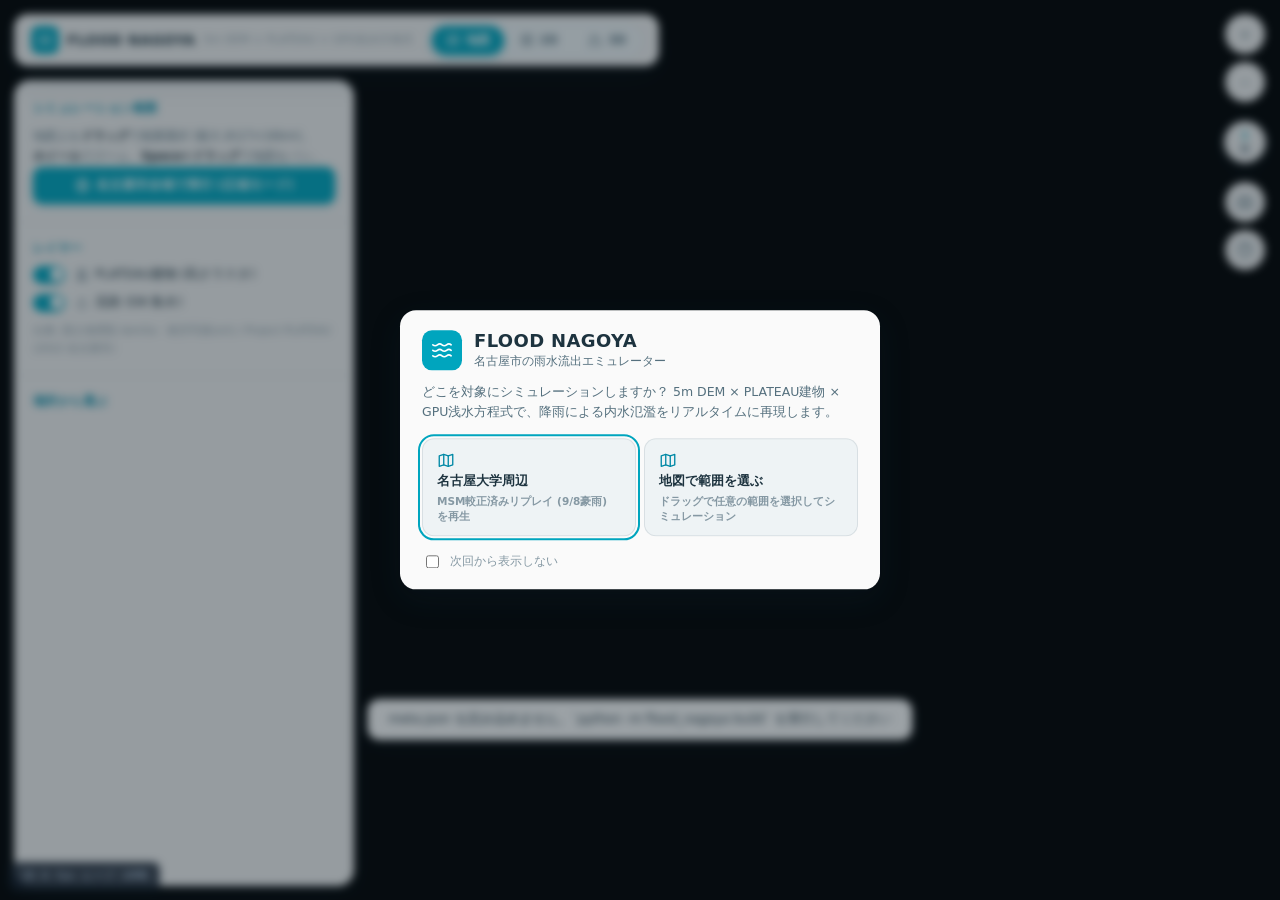
==== commit aa66bf19: "fix: CesiumJSビュワーの1fpsを解消 — フルreadPixelsをGPUパックreadbackへ置換 + 建物マスク + tileset絞り込み" ====
--- a/web/index.html
+++ b/web/index.html
@@ -144,25 +144,10 @@
     </div>
     <p class="welcome-sub">どこを対象にシミュレーションしますか？ 5m DEM × PLATEAU建物 × GPU浅水方程式で、降雨による内水氾濫をリアルタイムに再現します。</p>
     <div class="welcome-opts">
-      <button class="welcome-opt" data-region="5">
-        <svg class="ic"><use href="#i-waves" /></svg>
-        <b>西区・庄内川沿い</b>
-        <span>9/8 降雨ピーク域で河川氾濫を再現</span>
-      </button>
-      <button class="welcome-opt" data-region="1">
-        <svg class="ic"><use href="#i-grid" /></svg>
-        <b>名古屋駅・栄周辺</b>
-        <span>都心部の内水氾濫をシミュレーション</span>
-      </button>
       <button class="welcome-opt" data-region="3">
         <svg class="ic"><use href="#i-map" /></svg>
         <b>名古屋大学周辺</b>
-        <span>丘陵・台地縁の浸水挙動を確認</span>
-      </button>
-      <button class="welcome-opt" data-region="4">
-        <svg class="ic"><use href="#i-map" /></svg>
-        <b>千種駅周辺</b>
-        <span>駅周辺の市街地でシミュレーション</span>
+        <span>MSM較正済みリプレイ (9/8豪雨) を再生</span>
       </button>
       <button class="welcome-opt" data-action="map">
         <svg class="ic"><use href="#i-map" /></svg>
@@ -431,7 +416,7 @@
   <script type="importmap">
 { "imports": { "three": "./lib/three.module.min.js", "three/addons/": "./lib/addons/" } }
 </script>
-  <script type="module" src="app.js?v=40"></script>
+  <script type="module" src="app.js?v=46"></script>
 </body>
 
 </html>
